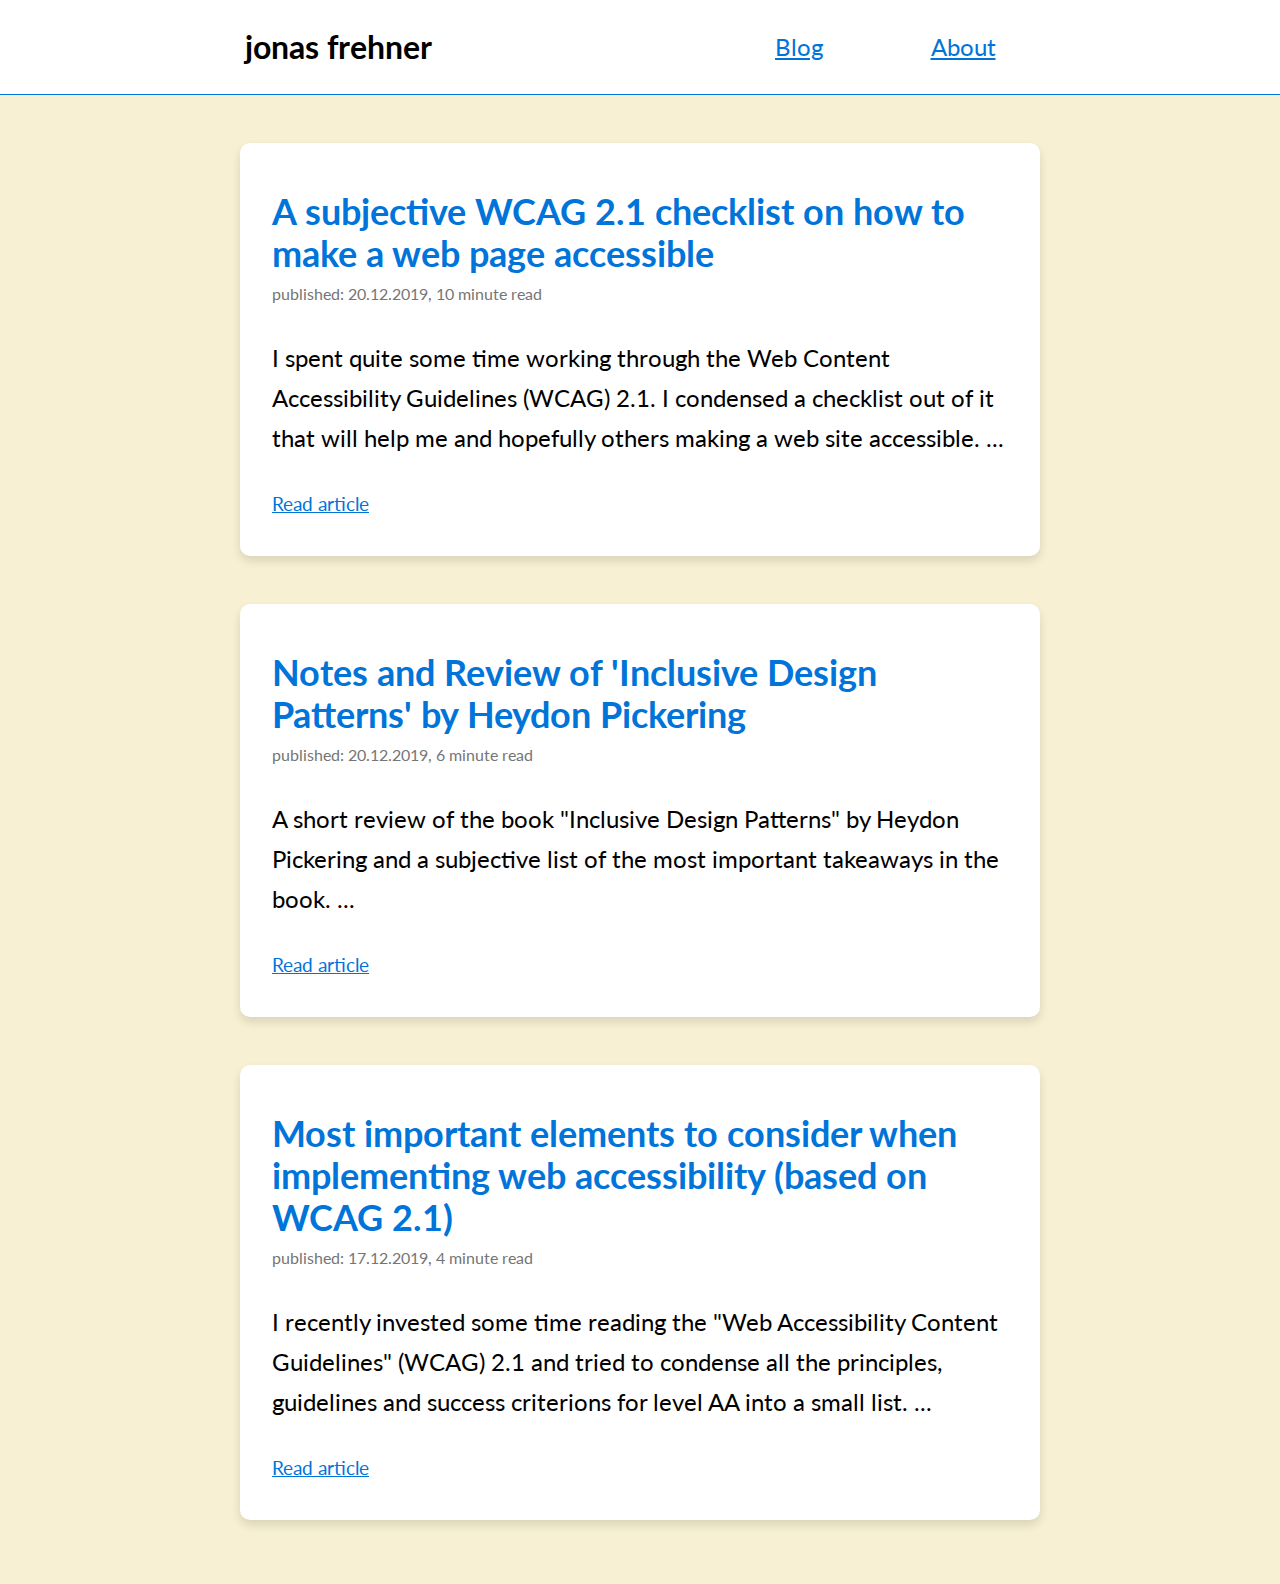
==== index.html @ 25f0c527 "Initial commit" ====
<!doctype html>

<html lang="en">

<head>
    <meta charset="utf-8">
    <meta name="viewport" content="width=device-width">
    
    <meta name="description" content="The personal blog of Jonas Frehner, containing book reviews, posts about various topics in the software engineering world.">
    
    <link rel="stylesheet" type="text/css" href="/css/styles.css">
    <link rel="stylesheet" type="text/css" href="/css/syntax-highlighting.css">
    <link rel="stylesheet" type="text/css" href="/css/line-numbers-rows.css">
    <link href="https://fonts.googleapis.com/css?family=Lato:900,400|Zilla+Slab:500&display=swap" rel="stylesheet">

    <title>Jonas Frehner - Software Engineering</title>

</head>

<body class="line-numbers">
<header>
    <div class="header-container">
        <h1 class="site-title hidden-mobile"><a href="/">jonas frehner</a></h1>
        <h1 class="site-title hidden-desktop"><a href="/">jfrehner</a></h1>
        <nav>
            <ul>
                <li><a class="active" href="/"><span class="center">Blog</span></a></li>
                <li><a  href="/about"><span class="center">About</span></a></li>
            </ul>
        </nav>
    </div>
</header>
<main>
    <div class="site-container">
        <div class="post-teaser">
    <div class="post-teaser__subcontainer">
        <h2 class="post-teaser__title"><a href=".//posts/wcag-21-my-take/">A subjective WCAG 2.1 checklist on how to make a web page accessible</a></h2>
        <p class="post-teaser__metadata">published: 20.12.2019, 10 minute read</p>
    </div>
    <p class="post-teaser__excerpt">I spent quite some time working through the Web Content Accessibility Guidelines (WCAG) 2.1. I condensed a checklist out of it that will help me and hopefully others making a web site accessible. ...</p>
    <a class="post-teaser__readon" href="/posts/wcag-21-my-take/" aria-label="Read article A subjective WCAG 2.1 checklist on how to make a web page accessible">Read article</a>
</div><div class="post-teaser">
    <div class="post-teaser__subcontainer">
        <h2 class="post-teaser__title"><a href=".//posts/notes-and-review-of-inclusive-design-patterns-by-heydon-pickering/">Notes and Review of 'Inclusive Design Patterns' by Heydon Pickering</a></h2>
        <p class="post-teaser__metadata">published: 20.12.2019, 6 minute read</p>
    </div>
    <p class="post-teaser__excerpt">A short review of the book "Inclusive Design Patterns" by Heydon Pickering and a subjective list of the most important takeaways in the book. ...</p>
    <a class="post-teaser__readon" href="/posts/notes-and-review-of-inclusive-design-patterns-by-heydon-pickering/" aria-label="Read article Notes and Review of 'Inclusive Design Patterns' by Heydon Pickering">Read article</a>
</div><div class="post-teaser">
    <div class="post-teaser__subcontainer">
        <h2 class="post-teaser__title"><a href=".//posts/wcag-21-highlevel-overview/">Most important elements to consider when implementing web accessibility (based on WCAG 2.1)</a></h2>
        <p class="post-teaser__metadata">published: 17.12.2019, 4 minute read</p>
    </div>
    <p class="post-teaser__excerpt">I recently invested some time reading the "Web Accessibility Content Guidelines" (WCAG) 2.1 and tried to condense all the principles, guidelines and success criterions for level AA into a small list. ...</p>
    <a class="post-teaser__readon" href="/posts/wcag-21-highlevel-overview/" aria-label="Read article Most important elements to consider when implementing web accessibility (based on WCAG 2.1)">Read article</a>
</div>
    </div>
</main>
</body>

</html>
---- css/styles.css ----
/**
 * Color palette
 * Primary: #18121E (Navy Blue)
 * Others:
 *  #233237 (Gunmetal)
 *  #984B43 (Rusty Red)
 *  #EAC67A (Warm yellow)
 */

/**
 * General styling
 */
 body {
   padding: 0;
   margin: 0;
   font-family: "Lato", sans-serif;
   font-size: 1.5rem;
   line-height: 2.5rem;
   background-color: rgb(247, 240, 210);
}

*:focus {
  outline: dotted 1px;
}

h1 {
  font-size: 3rem;
  line-height: 3.2rem;
}

h2 {
  line-height: 2.6rem;
}

h4, h5, h6 {
  font-size: 1.5rem;
  margin-top: 2rem;
}

a {
  color: rgb(0, 116, 217);
}

.site-container li {
  margin-top: 1rem;
}

code {
  background-color: #f6f3ea;
  border-radius: 5px;
  padding: 0.1rem 0.3rem;
}

h1 .less-important {
  font-size: 2rem;
}

.hidden-desktop {
  display: none;
}

@media only screen
and (max-device-width: 500px) {
  body {
    font-size: 1.2rem;
    line-height: 2rem;
  }

  .hidden-desktop {
    display: block;
  }

  .hidden-mobile {
    display: none;
  }
}

/**
 * Table styles
 */
table.checkbox-table {
  border-collapse: collapse;
  border-top: 3px solid rgba(0, 116, 217);
  border-bottom: 3px solid rgba(0, 116, 217);
}

.checkbox-table tr td:first-child {
  width: 30px; /** absolute value since checkbox does not scale when zooming in */
  text-align: center;
}

.checkbox-table tr {
  border-bottom: 1px solid rgba(0, 116, 217);
}

.checkbox-table tr:nth-child(odd) {
  background-color: #f6f3ea;
}

.checkbox-table td {
  padding: 0.2rem;
}

/**
 * Header styles
 */
 header {
   width: 100%;
   margin: 0 0 2rem 0;
   padding: 0 5px;
   border-bottom: 1px solid rgb(0, 116, 217);
   position: sticky;
   background-color: white;
 }

 header h1 {
   font-size: 2rem;
 }

 .header-container {
   max-width: 800px;
   margin: 0 auto;
   display: flex;
   flex-wrap: wrap;
   align-items: center;
 }

 .header-container .site-title {
   flex: 5 0 12rem;
 }

 .header-container .site-title a {
   color: black;
   text-decoration: none;
 }

 @media only screen
 and (max-device-width: 500px) {
   .header-container .site-title {
     margin-left: 1rem;
   }
 }

 .header-container nav {
   flex: 3 0 10rem;
   align-self: stretch;
   display: flex;
   align-items: stretch;
 }

 .header-container ul {
   flex: 1 0 0;
   display: flex;
   align-items: stretch;
   margin: 0;
   padding: 0;
 }

 .header-container li {
   flex: 1 0 5rem;
   list-style-type: none;
   height: 100%;
   line-height: 2rem;
   text-align: center;
 }

 .header-container nav a {
   display: inline-block;
   width: 100%;
   height: 100%;
   display: flex;
   align-items: center;
 }

 .header-container nav a:hover,
 .header-container nav a:focus {
   background-color: rgb(0, 116, 217);
   color: #fff;
 }

 .header-container a span {
   flex: 1 0 0;
 }

/**
 * Site content container
 */
.site-container {
  max-width: 800px;
  margin: 0 auto;
  padding: 1rem;
}

/**
 * Post teaser styles
 */
.post-teaser {
  padding: 2rem;
  margin-bottom: 3rem;
  border-radius: 10px;
  background-color: #fff;
  box-shadow: 0px 5px 10px rgba(0, 0, 0, 0.12);
}

.post-teaser__title {
  margin: 1rem 0 0;
  padding: 0;
}

.post-teaser__title a {
  text-decoration: none;
  margin-bottom: 0;
}

.post-teaser__title a:hover,
.post-teaser__title a:focus {
  text-decoration: underline;
}

.post-teaser__metadata {
  font-size: 1rem;
  color: #757575;
  margin: 0;
}

.post-teaser__readon {
  font-size: 1.2rem;
}

a.post-teaser__readon:hover,
a.post-teaser__readon:focus {
  background-color: rgba(0, 116, 217);
  color: white;
  padding: 0.4rem;
  margin-left: -0.4rem;
  border-radius: 3px;
}

/**
 * Single post styles
 */
.single-post-container {
  background-color: white;
  padding: 2rem;
  box-shadow: 0 5px 10px rgba(0, 0, 0, 0.12);
  border-radius: 10px;
}

.single-post-container h1 {
  font-size: 2.5rem;
  margin: 0;
  color: rgb(0, 116, 217);
}

.single-post-container h2,
.single-post-container h3,
.single-post-container h4,
.single-post-container h5,
.single-post-container h6 {
  margin-top: 2rem;
  margin-bottom: 1rem;
}

.post-metadata p {
  font-size: 1rem;
  color: #757575;
}

.post-metadata p {
  margin: 0;
}
---- css/syntax-highlighting.css ----
/*
Name:       Base16 Atelier Sulphurpool Light
Author:     Bram de Haan (http://atelierbram.github.io/syntax-highlighting/atelier-schemes/sulphurpool)
Prism template by Bram de Haan (http://atelierbram.github.io/syntax-highlighting/prism/)
Original Base16 color scheme by Chris Kempson (https://github.com/chriskempson/base16)
*/
code[class*="language-"],
pre[class*="language-"] {
  font-family: Consolas, Menlo, Monaco, "Andale Mono WT", "Andale Mono", "Lucida Console", "Lucida Sans Typewriter", "DejaVu Sans Mono", "Bitstream Vera Sans Mono", "Liberation Mono", "Nimbus Mono L", "Courier New", Courier, monospace;
  font-size: 14px;
  line-height: 1.375;
  direction: ltr;
  text-align: left;
  white-space: pre;
  word-spacing: normal;
  word-break: normal;
  -moz-tab-size: 4;
  -o-tab-size: 4;
  tab-size: 4;
  -webkit-hyphens: none;
  -moz-hyphens: none;
  -ms-hyphens: none;
  hyphens: none;
  background: #f5f7ff;
  color: #5e6687;
}

pre[class*="language-"]::-moz-selection, pre[class*="language-"] ::-moz-selection,
code[class*="language-"]::-moz-selection, code[class*="language-"] ::-moz-selection {
  text-shadow: none;
  background: #dfe2f1;
}

pre[class*="language-"]::selection, pre[class*="language-"] ::selection,
code[class*="language-"]::selection, code[class*="language-"] ::selection {
  text-shadow: none;
  background: #dfe2f1;
}

/* Code blocks */
pre[class*="language-"] {
  padding: 1em;
  margin: .5em 0;
  overflow: auto;
}

/* Inline code */
:not(pre) > code[class*="language-"] {
  padding: .1em;
  border-radius: .3em;
}

.token.comment,
.token.prolog,
.token.doctype,
.token.cdata {
  color: #898ea4;
}

.token.punctuation {
  color: #5e6687;
}

.token.namespace {
  opacity: .7;
}

.token.operator,
.token.boolean,
.token.number {
  color: #c76b29;
}

.token.property {
  color: #c08b30;
}

.token.tag {
  color: #3d8fd1;
}

.token.string {
  color: #22a2c9;
}

.token.selector {
  color: #6679cc;
}

.token.attr-name {
  color: #c76b29;
}

.token.entity,
.token.url,
.language-css .token.string,
.style .token.string {
  color: #22a2c9;
}

.token.attr-value,
.token.keyword,
.token.control,
.token.directive,
.token.unit {
  color: #ac9739;
}

.token.statement,
.token.regex,
.token.atrule {
  color: #22a2c9;
}

.token.placeholder,
.token.variable {
  color: #3d8fd1;
}

.token.deleted {
  text-decoration: line-through;
}

.token.inserted {
  border-bottom: 1px dotted #202746;
  text-decoration: none;
}

.token.italic {
  font-style: italic;
}

.token.important,
.token.bold {
  font-weight: bold;
}

.token.important {
  color: #c94922;
}

.token.entity {
  cursor: help;
}

pre > code.highlight {
  outline: 0.4em solid #c94922;
  outline-offset: .4em;
}

/* overrides color-values for the Line Numbers plugin
 * http://prismjs.com/plugins/line-numbers/
 */
.line-numbers .line-numbers-rows {
  border-right-color: #dfe2f1;
}

.line-numbers-rows > span:before {
  color: #979db4;
}

/* overrides color-values for the Line Highlight plugin
 * http://prismjs.com/plugins/line-highlight/
 */
.line-highlight {
  background: rgba(107, 115, 148, 0.2);
  background: -webkit-linear-gradient(left, rgba(107, 115, 148, 0.2) 70%, rgba(107, 115, 148, 0));
  background: linear-gradient(to right, rgba(107, 115, 148, 0.2) 70%, rgba(107, 115, 148, 0));
}
---- css/line-numbers-rows.css ----
pre.line-numbers {
	position: relative;
	padding-left: 3.8em;
	counter-reset: linenumber;
}

pre.line-numbers > code {
	position: relative;
}

.line-numbers .line-numbers-rows {
	position: absolute;
	pointer-events: none;
	top: 0;
	font-size: 100%;
	left: -3.8em;
	width: 3em; /* works for line-numbers below 1000 lines */
	letter-spacing: -1px;
	border-right: 1px solid #999;

	-webkit-user-select: none;
	-moz-user-select: none;
	-ms-user-select: none;
	user-select: none;

}

	.line-numbers-rows > span {
		pointer-events: none;
		display: block;
		counter-increment: linenumber;
	}

		.line-numbers-rows > span:before {
			content: counter(linenumber);
			color: #999;
			display: block;
			padding-right: 0.8em;
			text-align: right;
		}
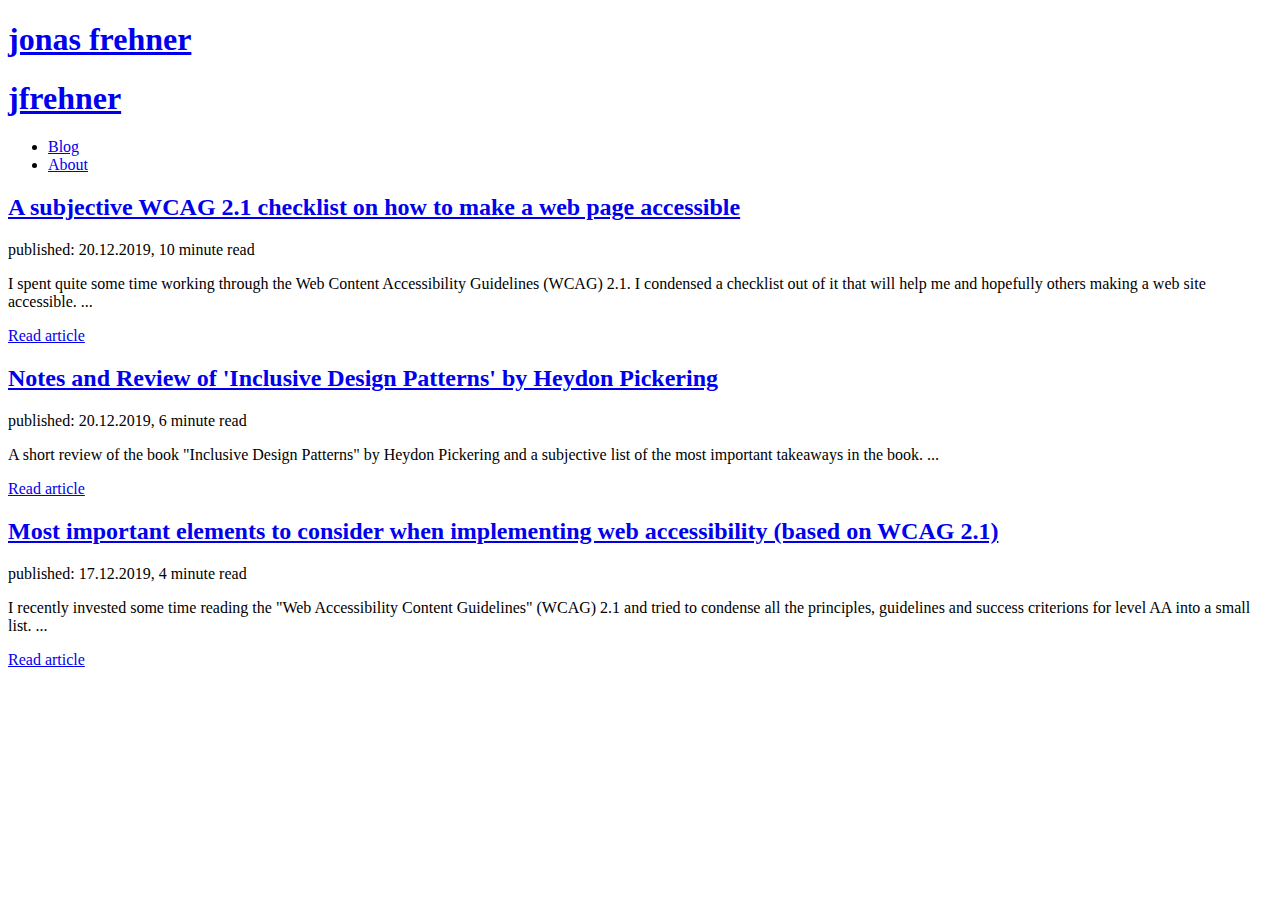
==== commit 067b3e63: "Update paths" ====
--- a/index.html
+++ b/index.html
@@ -8,9 +8,9 @@
     
     <meta name="description" content="The personal blog of Jonas Frehner, containing book reviews, posts about various topics in the software engineering world.">
     
-    <link rel="stylesheet" type="text/css" href="/css/styles.css">
-    <link rel="stylesheet" type="text/css" href="/css/syntax-highlighting.css">
-    <link rel="stylesheet" type="text/css" href="/css/line-numbers-rows.css">
+    <link rel="stylesheet" type="text/css" href="/personal-site/css/styles.css">
+    <link rel="stylesheet" type="text/css" href="/personal-site/css/syntax-highlighting.css">
+    <link rel="stylesheet" type="text/css" href="/personal-site/css/line-numbers-rows.css">
     <link href="https://fonts.googleapis.com/css?family=Lato:900,400|Zilla+Slab:500&display=swap" rel="stylesheet">
 
     <title>Jonas Frehner - Software Engineering</title>
@@ -20,12 +20,12 @@
 <body class="line-numbers">
 <header>
     <div class="header-container">
-        <h1 class="site-title hidden-mobile"><a href="/">jonas frehner</a></h1>
-        <h1 class="site-title hidden-desktop"><a href="/">jfrehner</a></h1>
+        <h1 class="site-title hidden-mobile"><a href="./">jonas frehner</a></h1>
+        <h1 class="site-title hidden-desktop"><a href="./">jfrehner</a></h1>
         <nav>
             <ul>
-                <li><a class="active" href="/"><span class="center">Blog</span></a></li>
-                <li><a  href="/about"><span class="center">About</span></a></li>
+                <li><a class="active" href="./"><span class="center">Blog</span></a></li>
+                <li><a  href="./about"><span class="center">About</span></a></li>
             </ul>
         </nav>
     </div>
